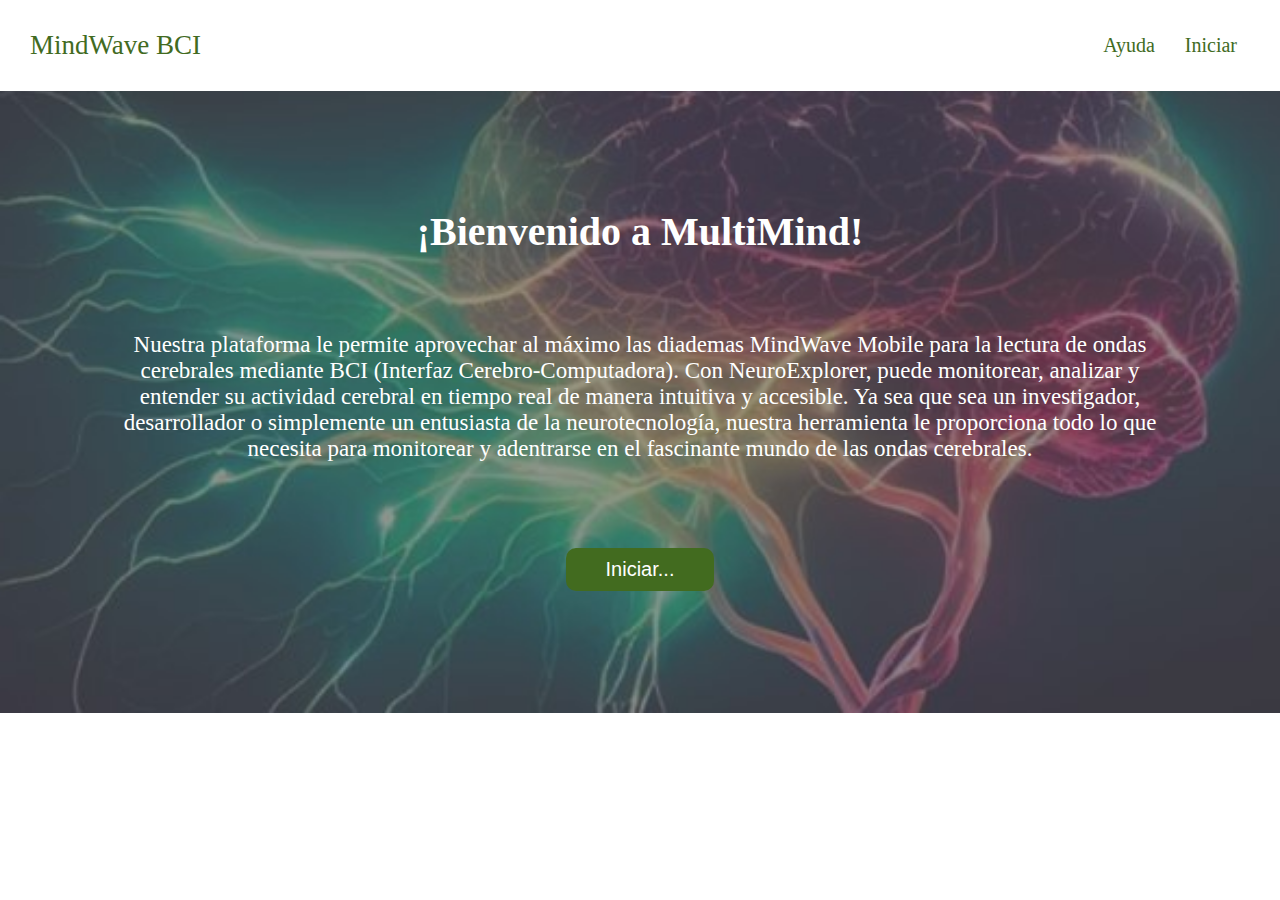
==== templates/index.html @ f291d090 "Primer commit" ====
<!DOCTYPE html>
<html lang="en">
<head>
    <meta charset="UTF-8">
    <meta name="viewport" content="width=device-width, initial-scale=1.0">
    <title>MindWave Web BCI</title>
    <link rel="stylesheet" href="/static/style.css">
</head>
<body class="bodyin">
    <header>
        <div class="logo">MindWave BCI</div>
        <div>
            <a href="/help">Ayuda</a>
            <a href="/diademas">Iniciar</a>
        </div>
    </header>

    <h1>¡Bienvenido a MultiMind!</h1>
    <p class="pini">Nuestra plataforma le permite aprovechar al máximo las diademas MindWave Mobile para la lectura de ondas cerebrales mediante BCI (Interfaz Cerebro-Computadora). Con NeuroExplorer, puede monitorear, analizar y entender su actividad cerebral en tiempo real de manera intuitiva y accesible. Ya sea que sea un investigador, desarrollador o simplemente un entusiasta de la neurotecnología, nuestra herramienta le proporciona todo lo que necesita para monitorear y adentrarse en el fascinante mundo de las ondas cerebrales.</p>
    <a href="/diademas" class="inicio">Iniciar...</a>
</body>
</html>
---- static/style.css ----
.bodyin{
    background-image: url(img/Inicio.jpg);
    background-repeat: no-repeat;
    background-size: cover;
    text-align: center;
    height: 100%;
    margin: 0;
    padding: 0;
    /* overflow: hidden; Oculta las barras de desplazamiento */
}

header{
    margin: 0%;
    display:flex;
    background-color: white;
    align-items: center;
    justify-content: space-between;
    font-family: 'Segoe UI';
    padding: 30px;
}

h1{
    color: white;
    text-align: center;
    padding-top: 90px;
    font-family: 'fangsong';
    font-size: 40px;
}

.pini{
    color: white;
    padding: 50px;
    font-family: 'fangsong';
    font-size: 23px;
    margin-left: 70px;
    margin-right: 70px;
}

a{
    color: #426B1F;
    text-decoration: none;
    margin: 13px;
    font-size: 20px;
}

a:hover{
    font-size: 23px;
}

.logo{
    color: #426B1F;
    font-size: 27px;
    font-family: 'fangsong';
}

.inicio {
    display: inline-block;
    color: white;
    background: #426B1F;
    padding: 10px 40px;
    border-radius: 10px;
    font-family: sans-serif;
}

.inicio:hover {
    background-color: #82ce86; /* Color de fondo del botón al pasar el cursor */
}


/*------------------------------------------------------------------------------------------------------------*/

.tex{
    border: 3px solid rgb(153, 153, 153);
    margin-left: 70px;
    margin-right: 70px;
    border-radius: 10px;
}

.tex h1{
    color: #426B1F;
    padding: 40px;
}

.tex p{
    color: black;

}
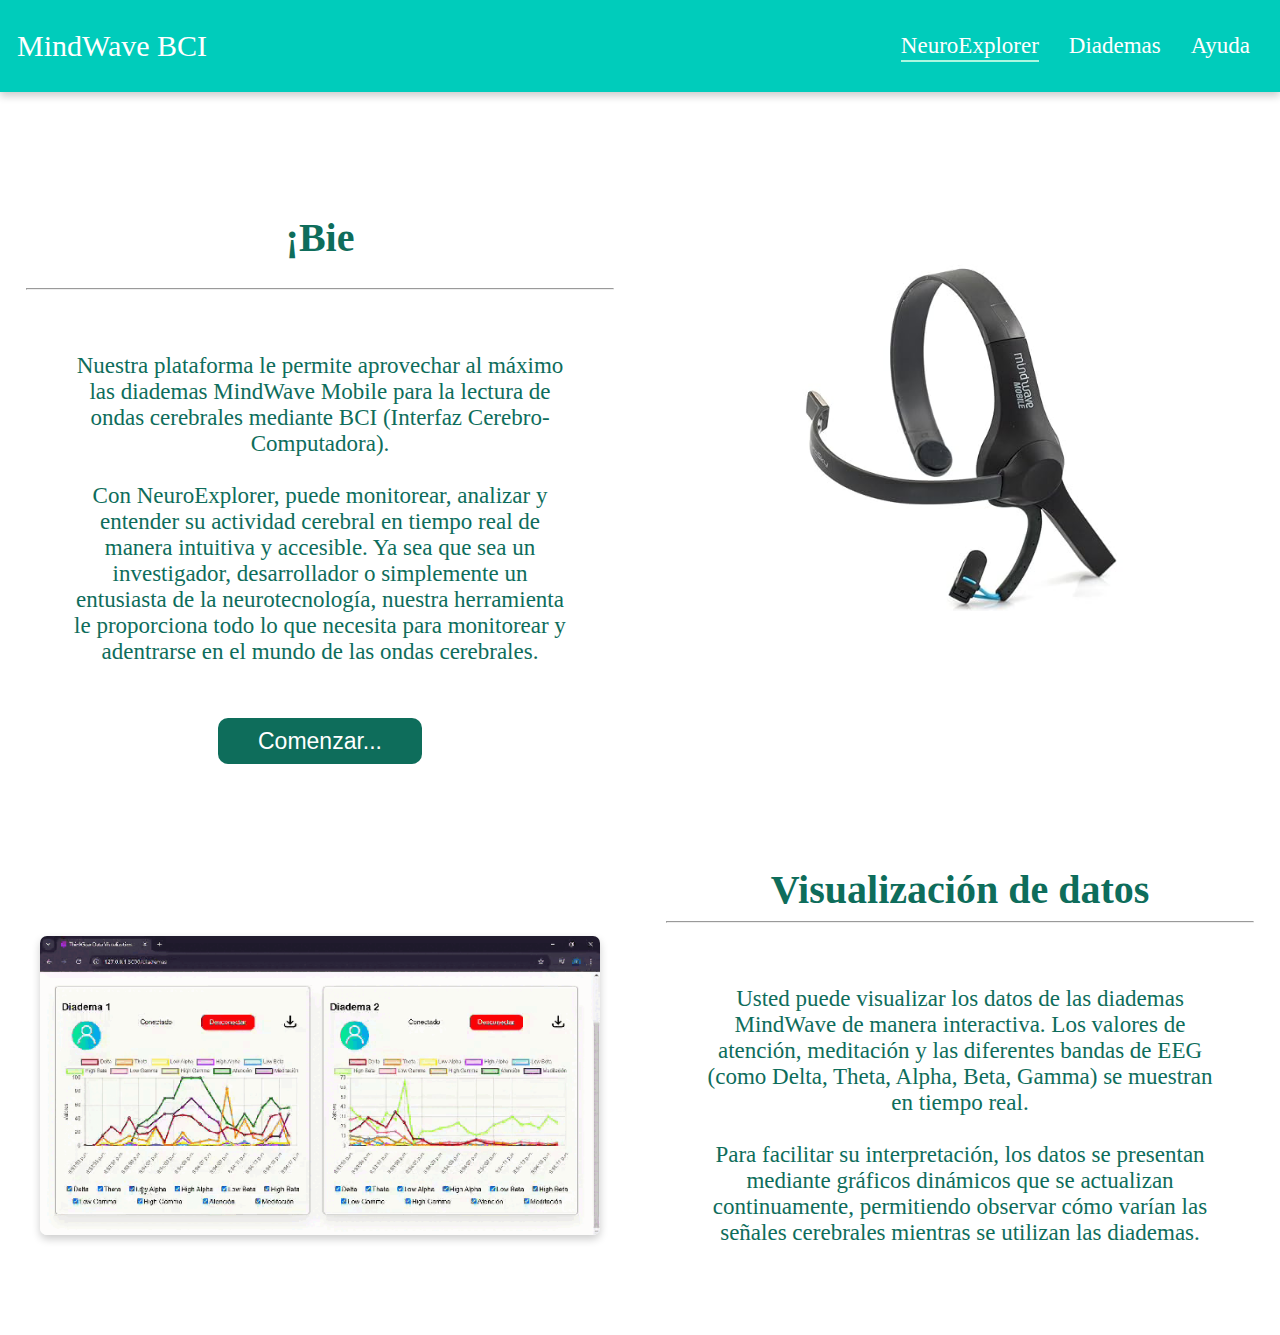
==== commit fe5365e8: "Mejoras en la interfaz" ====
--- a/templates/index.html
+++ b/templates/index.html
@@ -3,20 +3,69 @@
 <head>
     <meta charset="UTF-8">
     <meta name="viewport" content="width=device-width, initial-scale=1.0">
-    <title>MindWave Web BCI</title>
+    <title>NeuroExplorer</title>
     <link rel="stylesheet" href="/static/style.css">
+    <link rel="icon" href="/static/img/brain.png" type="image/x-icon">
 </head>
 <body class="bodyin">
     <header>
         <div class="logo">MindWave BCI</div>
-        <div>
+        <ul>
+            <a class="muestra">NeuroExplorer</a>
+            <a href="/diademas">Diademas</a>
             <a href="/help">Ayuda</a>
-            <a href="/diademas">Iniciar</a>
-        </div>
+        </ul>
     </header>
 
-    <h1>¡Bienvenido a MultiMind!</h1>
-    <p class="pini">Nuestra plataforma le permite aprovechar al máximo las diademas MindWave Mobile para la lectura de ondas cerebrales mediante BCI (Interfaz Cerebro-Computadora). Con NeuroExplorer, puede monitorear, analizar y entender su actividad cerebral en tiempo real de manera intuitiva y accesible. Ya sea que sea un investigador, desarrollador o simplemente un entusiasta de la neurotecnología, nuestra herramienta le proporciona todo lo que necesita para monitorear y adentrarse en el fascinante mundo de las ondas cerebrales.</p>
-    <a href="/diademas" class="inicio">Iniciar...</a>
+    <div class="divi">
+        <div class="contenedor1">
+            <h1 id="animated-title">¡Bienvenido a NeuroExplorer!</h1>
+            <hr>
+            <p class="pini">Nuestra plataforma le permite aprovechar al máximo las diademas MindWave Mobile para la lectura de ondas cerebrales mediante BCI (Interfaz Cerebro-Computadora). 
+                <br><br>Con NeuroExplorer, puede monitorear, analizar y entender su actividad cerebral en tiempo real de manera intuitiva y accesible. Ya sea que sea un investigador, desarrollador o simplemente un entusiasta de la neurotecnología, nuestra herramienta le proporciona todo lo que necesita para monitorear y adentrarse en el mundo de las ondas cerebrales.</p>
+            <a href="/diademas" class="inicio">Comenzar...</a>
+        </div>
+        <div class="contenedor2"><img class="diadema" src="/static/img/ImgDiadema.jpg" alt="gif Interfaz NeuroExplorer" style="width: 60%; box-shadow: none;"></div>
+    </div>
+
+    <div class="separador"></div>
+
+    <div class="divi">
+        <div class="contenedor2">
+            <img src="/static/img/WhatsApp Video 2024-11-05 at 8.57.16 PM.gif" alt="Imagen del cerebro" >
+        </div>
+        
+        <div class="contenedor1">
+            <div class="titulo"><b>Visualización de datos </b></div>
+            <hr>
+            <p class="pini">
+                Usted puede visualizar los datos de las diademas MindWave de manera interactiva. Los valores de atención, meditación y las diferentes bandas de EEG (como Delta, Theta, Alpha, Beta, Gamma) se muestran en tiempo real. <br> <br> Para facilitar su interpretación, los datos se presentan mediante gráficos dinámicos que se actualizan continuamente, permitiendo observar cómo varían las señales cerebrales mientras se utilizan las diademas. 
+            </p>
+        </div>
+    </div>
+
+    <div class="divi"></div>
+
+    <script>
+        document.addEventListener("DOMContentLoaded", function() {
+            const title = document.getElementById("animated-title");
+            const text = title.textContent; // Almacena el texto original
+            title.innerHTML = ""; // Limpia el título para la animación
+            let i = 0;
+
+            function typeEffect() {
+                if (i < text.length) {
+                    // Agrega cada carácter incluyendo los espacios
+                    title.innerHTML += text.charAt(i);
+                    i++;
+                    setTimeout(typeEffect, 170); // Cambia 100 para ajustar la velocidad
+                }
+            }
+            
+            typeEffect();
+        });
+    </script>
+
+    
 </body>
 </html>--- a/static/style.css
+++ b/static/style.css
@@ -1,87 +1,279 @@
 .bodyin{
-    background-image: url(img/Inicio.jpg);
+    /*background-image: url(img/Inicio.jpg);*/
     background-repeat: no-repeat;
     background-size: cover;
     text-align: center;
     height: 100%;
     margin: 0;
     padding: 0;
+    background-color: #ffffff;
     /* overflow: hidden; Oculta las barras de desplazamiento */
 }
 
 header{
     margin: 0%;
     display:flex;
-    background-color: white;
+    background-color: #00ccbb;
     align-items: center;
     justify-content: space-between;
     font-family: 'Segoe UI';
-    padding: 30px;
+    padding: 17px;
+    box-shadow: 0px 4px 8px rgba(0, 0, 0, 0.2);
+}
+
+.muestra{
+    border-bottom: 2px solid#abf7e0;
+    padding-bottom: 2px;
+    cursor: pointer;
+}
+
+.divi{
+    display: flex;
+}
+
+.contenedor1, .contenedor2{
+    padding: 2%;
+    align-content: center;
+    width: 48%
+    
+}
+
+img{
+    border-radius: 7px; 
+    box-shadow: 0px 4px 8px rgba(0, 0, 0, 0.2);
+    width: 95%;
 }
 
 h1{
-    color: white;
-    text-align: center;
-    padding-top: 90px;
+    color: #0E6D5B;
+    text-align: center;
+    padding-top: 70px;
     font-family: 'fangsong';
     font-size: 40px;
 }
 
+.titulo{
+    color: #0E6D5B;
+    text-align: center;
+    font-family: 'fangsong';
+    font-size: 40px;
+}
+
 .pini{
-    color: white;
-    padding: 50px;
+    color: #0E6D5B;
+    padding: 40px;
     font-family: 'fangsong';
     font-size: 23px;
-    margin-left: 70px;
-    margin-right: 70px;
 }
 
 a{
-    color: #426B1F;
+    color: white;
     text-decoration: none;
     margin: 13px;
-    font-size: 20px;
+    font-size: 23px;
 }
 
 a:hover{
-    font-size: 23px;
+    border-bottom: 2px solid#abf7e0;
+    padding-bottom: 2px;
 }
 
 .logo{
-    color: #426B1F;
-    font-size: 27px;
-    font-family: 'fangsong';
+    color: white;
+    font-size: 30px;
+    font-family: 'fangsong';
+}
+
+.separador{
+    padding: 30px;
 }
 
 .inicio {
-    display: inline-block;
-    color: white;
-    background: #426B1F;
+    color: white;
+    background: #0E6D5B;
     padding: 10px 40px;
     border-radius: 10px;
     font-family: sans-serif;
 }
 
 .inicio:hover {
-    background-color: #82ce86; /* Color de fondo del botón al pasar el cursor */
-}
-
-
-/*------------------------------------------------------------------------------------------------------------*/
+    background-color: white;
+    color: #0E6D5B;
+    border: 2px solid #0E6D5B;
+    padding: 10px 40px;
+}
+
+
+/*-------------------------------------help-----------------------------------------------------------------------*/
+
+html {
+    scroll-behavior: smooth;
+}
+
+
+.inter {
+    display: flex;
+    margin-top: 5%;
+}
+
+.container {
+    display: flex;
+}
+
+.menu {
+    width: 18%;
+    margin: 2%;
+    /*display: block;*/
+    text-align: left;
+    background-color: #f8f8f8;
+    padding: 10px;
+    z-index: 10; /* Asegura que el menú esté encima */
+    transition: opacity 0.5s ease, top 0.5s ease; /* Transición suave para opacity y top */
+    opacity: 1; /* Asegura que el menú sea visible por defecto */
+}
+
+body {
+    margin: 0;
+}
+
+
+
+.menu a{
+    width: auto;
+    color:#00ccbb;
+    display: block;
+}
 
 .tex{
-    border: 3px solid rgb(153, 153, 153);
-    margin-left: 70px;
-    margin-right: 70px;
+    /*border: 3px solid rgb(153, 153, 153);*/
     border-radius: 10px;
+    width: 68%;
+    margin: 2%;
+    padding-left: 23%;
 }
 
 .tex h1{
-    color: #426B1F;
-    padding: 40px;
+    padding: 2%;
+    font-size: 50px;
+    background: linear-gradient(to bottom, #00ffdd, #0077ff); 
+    color: white;
+    border-radius: 2px;
 }
 
 .tex p{
-    color: black;
-
-}+    color: #0E6D5B;
+    text-align: start;
+    font-family: sans-serif;
+    font-size: 24px;
+}
+
+h2{
+    padding: 2%;
+    font-size: 50px;
+    background: linear-gradient(to bottom, #00ffdd, #0077ff); 
+    color: white;
+    border-radius: 2px;
+}
+
+.pini img{
+    width: 75%;
+}
+
+.tex p{
+    color: #0E6D5B;
+    text-align: start;
+    font-family: sans-serif;
+}
+
+.tex ol{
+    color: #0E6D5B;
+    text-align: start;
+    font-family: sans-serif;
+    font-size: 21px;
+}
+
+/* Estilos base del carrusel */
+.carrusel {
+    position: relative;
+    width: 100%;
+    max-width: 85%;
+    margin: 0 auto;
+    overflow: hidden;
+}
+
+.out{
+    color: #0E6D5B;
+    text-align: start;
+    font-family: sans-serif;
+    font-size: 21px;
+    margin-left: 5%;
+    margin-right: 5%;
+}
+
+.slides {
+    display: flex;
+    transition: transform 0.5s ease;
+    width: 100%;
+}
+
+.slide {
+    min-width: 100%;
+    position: relative;
+}
+
+.slide-content{
+    display: flex;
+    width: 95%;
+}
+
+.slide img {
+    width: 100%;
+    height: auto;
+}
+
+.texto {
+    padding: 20px;
+    text-align: center;
+    width: 50%;
+    font-size: 17px;
+}
+
+.texto h2{
+    font-size: 20px;
+}
+
+.prev, .next {
+    position: absolute;
+    top: 50%;
+    transform: translateY(-50%);
+    background: rgba(0, 0, 0, 0.5);
+    color: white;
+    padding: 16px;
+    border: none;
+    cursor: pointer;
+    z-index: 1;
+}
+
+.prev {
+    left: 0;
+}
+
+.next {
+    right: 0;
+}
+
+.prev:hover, .next:hover {
+    background: rgba(0, 0, 0, 0.8);
+}
+
+.new{
+    background-color: #1a1a1a;
+    color: white;
+}
+
+.tit{
+    color: white;
+    font-family: sans-serif;
+    font-size: 50px;
+    padding: 3%;
+}
